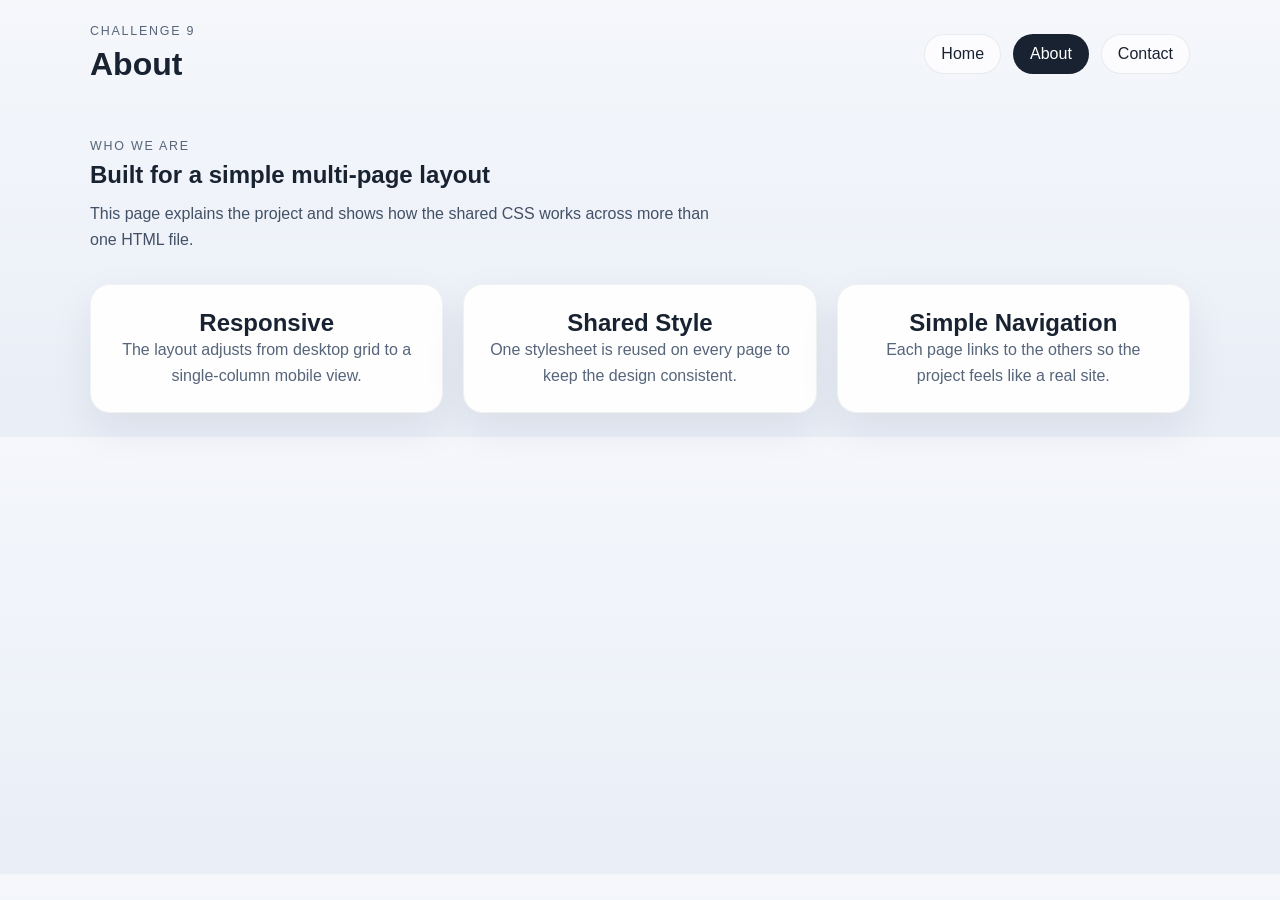
==== about.html @ 5d063c02 "Add multi-page navigation" ====
<!DOCTYPE html>
<html lang="en">
<head>
    <meta charset="UTF-8">
    <meta name="viewport" content="width=device-width, initial-scale=1.0">
    <title>About | Responsive Team Section</title>
    <link rel="stylesheet" href="style.css">
</head>
<body>
    <header class="site-header">
        <div>
            <p class="eyebrow">Challenge 9</p>
            <h1>About</h1>
        </div>

        <nav class="site-nav" aria-label="Main navigation">
            <a class="nav-link" href="index.html">Home</a>
            <a class="nav-link active" href="about.html">About</a>
            <a class="nav-link" href="contact.html">Contact</a>
        </nav>
    </header>

    <main>
        <section class="hero">
            <p class="eyebrow">Who we are</p>
            <h2>Built for a simple multi-page layout</h2>
            <p class="hero-text">This page explains the project and shows how the shared CSS works across more than one HTML file.</p>
        </section>

        <section class="team-section">
            <article class="card">
                <h2>Responsive</h2>
                <p>The layout adjusts from desktop grid to a single-column mobile view.</p>
            </article>
            <article class="card">
                <h2>Shared Style</h2>
                <p>One stylesheet is reused on every page to keep the design consistent.</p>
            </article>
            <article class="card">
                <h2>Simple Navigation</h2>
                <p>Each page links to the others so the project feels like a real site.</p>
            </article>
        </section>
    </main>
</body>
</html>
---- style.css ----
* {
    box-sizing: border-box;
}

body {
    margin: 0;
    padding: 24px;
    font-family: Arial, sans-serif;
    background: linear-gradient(180deg, #f5f7fb 0%, #e9eef7 100%);
    color: #182230;
}

.site-header,
.hero,
.team-section {
    max-width: 1100px;
    margin: 0 auto;
}

.site-header {
    display: flex;
    justify-content: space-between;
    align-items: center;
    gap: 24px;
    margin-bottom: 28px;
}

.site-header h1,
.hero h2,
.card h2 {
    margin: 0;
}

.eyebrow {
    margin: 0 0 8px;
    text-transform: uppercase;
    letter-spacing: 0.14em;
    font-size: 0.78rem;
    color: #56657a;
}

.site-nav {
    display: flex;
    flex-wrap: wrap;
    gap: 12px;
}

.nav-link {
    text-decoration: none;
    color: #182230;
    background: rgba(255, 255, 255, 0.7);
    border: 1px solid rgba(24, 34, 48, 0.08);
    padding: 10px 16px;
    border-radius: 999px;
}

.nav-link.active {
    background: #182230;
    color: #ffffff;
}

.hero {
    padding: 28px 0 12px;
}

.hero-text {
    max-width: 640px;
    margin: 12px 0 0;
    line-height: 1.6;
    color: #435166;
}

.team-section {
    display: grid;
    grid-template-columns: repeat(3, minmax(0, 1fr));
    gap: 20px;
    padding-top: 20px;
}

.card {
    background: rgba(255, 255, 255, 0.92);
    padding: 24px;
    border-radius: 20px;
    box-shadow: 0 16px 40px rgba(24, 34, 48, 0.08);
    border: 1px solid rgba(24, 34, 48, 0.06);
    text-align: center;
}

.card h4 {
    margin: 12px 0 10px;
    color: #405066;
}

.card p {
    margin: 0;
    line-height: 1.6;
    color: #56657a;
}

@media (max-width: 900px) {
    .site-header {
        flex-direction: column;
        align-items: flex-start;
    }

    .team-section {
        grid-template-columns: 1fr;
    }
}
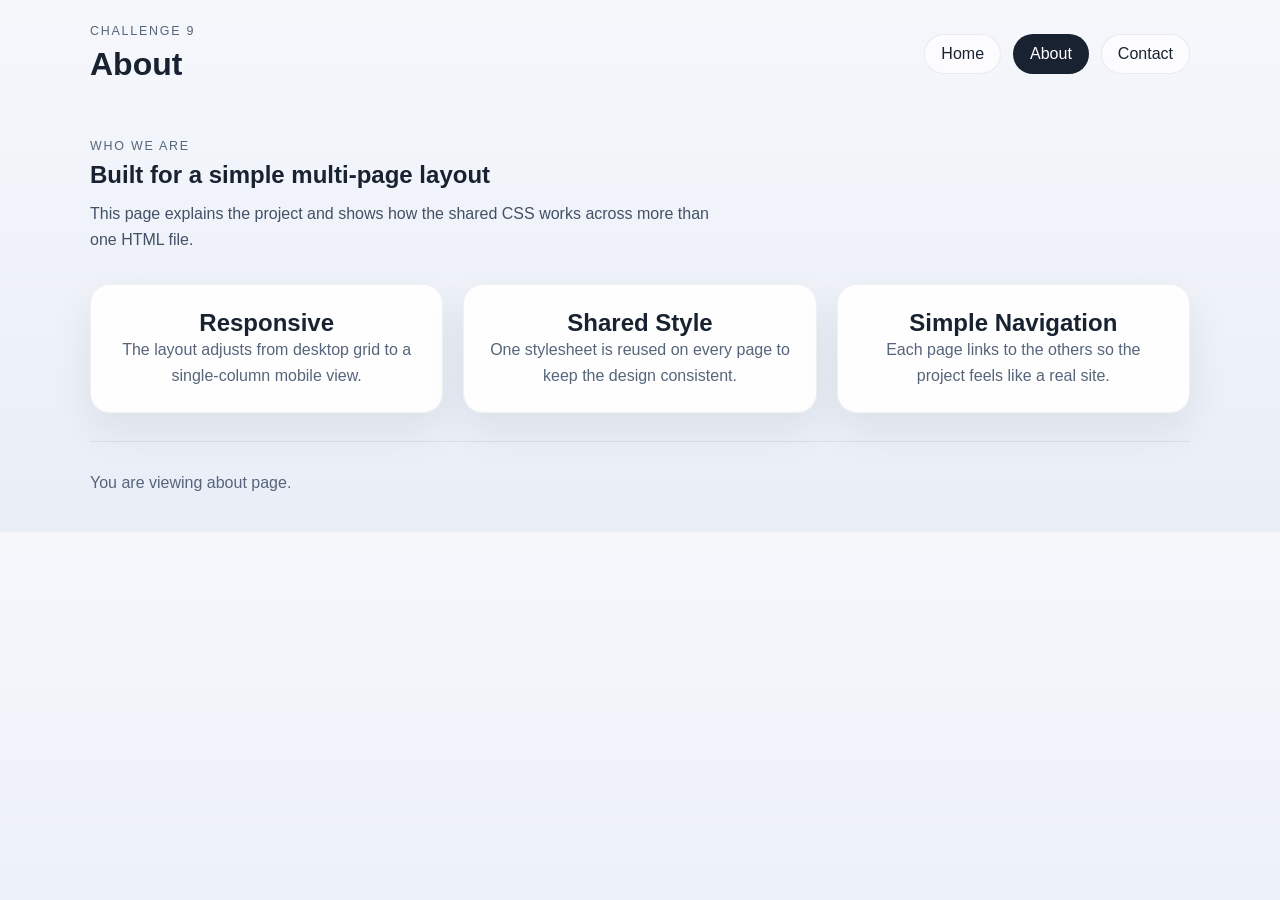
==== commit d1f5ccbb: "Add shared JavaScript interactions" ====
--- a/about.html
+++ b/about.html
@@ -42,5 +42,11 @@
             </article>
         </section>
     </main>
+
+    <footer class="site-footer">
+        <p id="page-status">Loading page...</p>
+    </footer>
+
+    <script src="script.js"></script>
 </body>
 </html>
--- a/style.css
+++ b/style.css
@@ -70,6 +70,21 @@
     color: #435166;
 }
 
+.primary-button {
+    margin-top: 18px;
+    border: none;
+    border-radius: 999px;
+    padding: 12px 18px;
+    background: #182230;
+    color: #ffffff;
+    font: inherit;
+    cursor: pointer;
+}
+
+.primary-button.is-active {
+    background: #0f6aa1;
+}
+
 .team-section {
     display: grid;
     grid-template-columns: repeat(3, minmax(0, 1fr));
@@ -97,6 +112,20 @@
     color: #56657a;
 }
 
+.site-footer {
+    max-width: 1100px;
+    margin: 28px auto 0;
+    padding-top: 16px;
+    border-top: 1px solid rgba(24, 34, 48, 0.08);
+    color: #56657a;
+}
+
+.card.is-highlighted {
+    border-color: rgba(15, 106, 161, 0.45);
+    box-shadow: 0 18px 42px rgba(15, 106, 161, 0.14);
+    transform: translateY(-2px);
+}
+
 @media (max-width: 900px) {
     .site-header {
         flex-direction: column;
